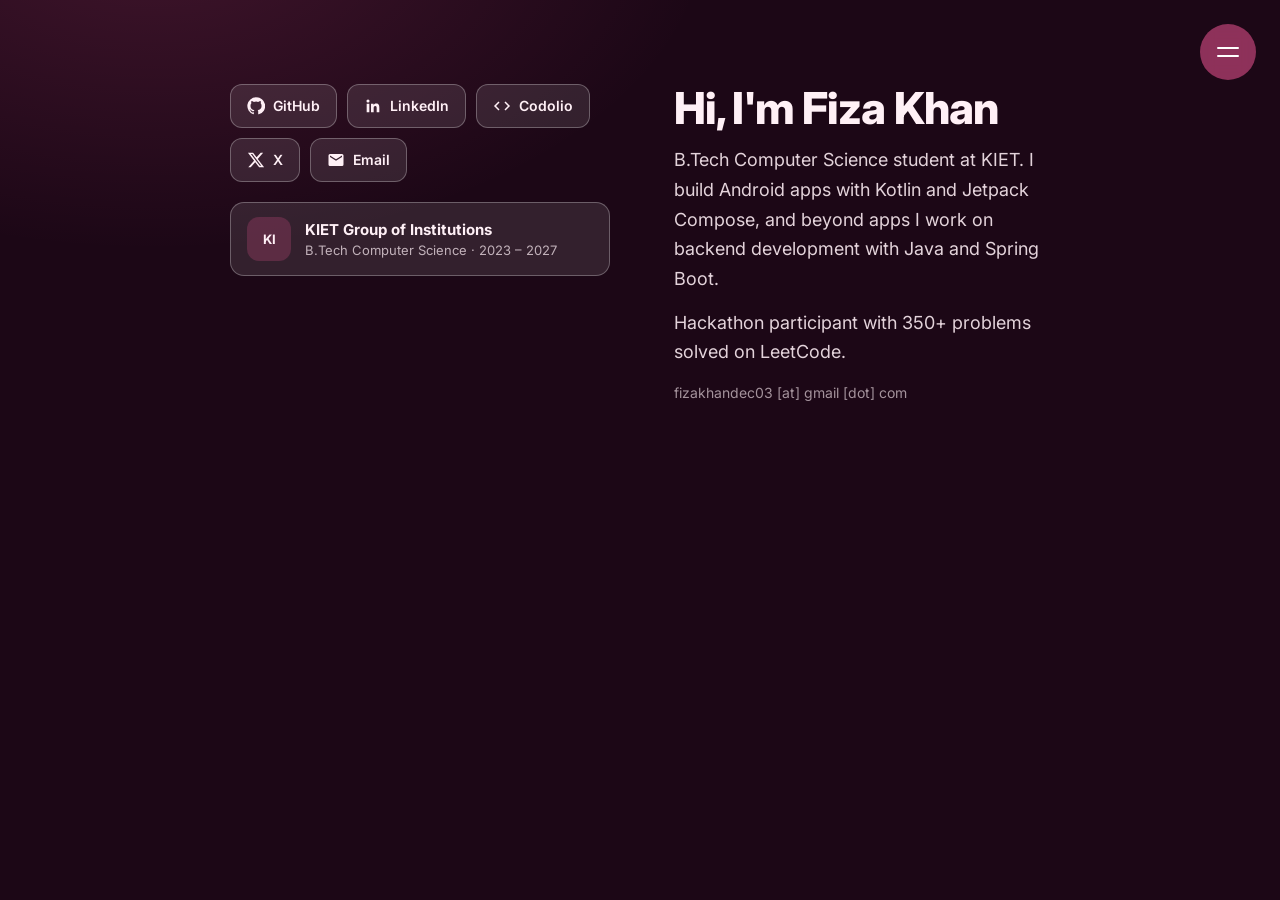
==== about.html @ 9573b2bb "first commit" ====
<!DOCTYPE html>
<html lang="en"><head><meta charset="utf-8">
<meta name="viewport" content="width=device-width, initial-scale=1, viewport-fit=cover">
<title>About | Fiza Khan</title><meta name="theme-color" content="#17030d">
<link rel="preconnect" href="https://fonts.googleapis.com"><link rel="preconnect" href="https://fonts.gstatic.com" crossorigin>
<link href="https://fonts.googleapis.com/css2?family=Inter:wght@400;500;700;800&display=swap" rel="stylesheet">
<link rel="stylesheet" href="site.css?v=1"></head>
<body class="plain">
<button class="menu-btn" id="menuBtn" aria-label="Open menu" aria-expanded="false" aria-controls="menu"><span></span></button>
<nav class="menu" id="menu" aria-label="Site menu">
  <a class="pill" style="--i:0" href="index.html#home">home</a>
  <a class="pill" style="--i:1" href="about.html">about</a>
  <a class="pill" style="--i:2" href="projects.html">projects</a>
  <a class="pill" style="--i:3" href="hackathon.html">hackathon</a>
  <a class="pill" style="--i:4" href="index.html#soon">coming soon</a>
</nav>
<main class="page" id="about"><div class="about-grid">
  <div class="about-side">
    <div class="abtns">
        <a class="abtn" href="https://github.com/inquisitivefiza" target="_blank" rel="noopener"><svg viewBox="0 0 24 24" aria-hidden="true"><path d="M12 .5a11.5 11.5 0 0 0-3.64 22.42c.58.1.79-.25.79-.56v-2c-3.2.7-3.87-1.37-3.87-1.37-.52-1.33-1.28-1.68-1.28-1.68-1.04-.71.08-.7.08-.7 1.15.08 1.76 1.19 1.76 1.19 1.03 1.76 2.7 1.25 3.35.96.1-.75.4-1.25.73-1.54-2.55-.29-5.24-1.28-5.24-5.69 0-1.26.45-2.29 1.19-3.1-.12-.29-.52-1.46.11-3.05 0 0 .97-.31 3.18 1.18a11 11 0 0 1 5.78 0c2.2-1.49 3.17-1.18 3.17-1.18.63 1.59.23 2.76.11 3.05.74.81 1.19 1.84 1.19 3.1 0 4.42-2.69 5.39-5.25 5.68.41.36.78 1.06.78 2.14v3.17c0 .31.21.67.8.56A11.5 11.5 0 0 0 12 .5Z"/></svg>GitHub</a>
        <a class="abtn" href="https://www.linkedin.com/in/fiza-khan-09b18b296/" target="_blank" rel="noopener"><svg viewBox="0 0 24 24" aria-hidden="true"><path d="M20.45 20.45h-3.56v-5.57c0-1.33-.03-3.04-1.85-3.04-1.86 0-2.14 1.45-2.14 2.94v5.67H9.34V9h3.42v1.56h.05c.48-.9 1.64-1.85 3.37-1.85 3.6 0 4.27 2.37 4.27 5.46v6.28ZM5.34 7.43a2.06 2.06 0 1 1 0-4.13 2.06 2.06 0 0 1 0 4.13ZM7.12 20.45H3.56V9h3.56v11.45Z"/></svg>LinkedIn</a>
        <a class="abtn" href="https://codolio.com/profile/Fiza312" target="_blank" rel="noopener"><svg viewBox="0 0 24 24" aria-hidden="true"><path d="M8.7 16.6 4.1 12l4.6-4.6L7.3 6l-6 6 6 6 1.4-1.4Zm6.6 0 4.6-4.6-4.6-4.6L16.7 6l6 6-6 6-1.4-1.4Z"/></svg>Codolio</a>
        <a class="abtn" href="https://x.com/khanfiza3dec004" target="_blank" rel="noopener"><svg viewBox="0 0 24 24" aria-hidden="true"><path d="M18.244 2.25h3.308l-7.227 8.26 8.502 11.24H16.17l-5.214-6.817L4.99 21.75H1.68l7.73-8.835L1.254 2.25H8.08l4.713 6.231zm-1.161 17.52h1.833L7.084 4.126H5.117z"/></svg>X</a>
        <button class="abtn" type="button" id="mailBtn"><svg viewBox="0 0 24 24" aria-hidden="true"><path d="M20 4H4a2 2 0 0 0-2 2v12a2 2 0 0 0 2 2h16a2 2 0 0 0 2-2V6a2 2 0 0 0-2-2Zm0 4-8 5-8-5V6l8 5 8-5v2Z"/></svg>Email</button>
      </div>
    <div class="exp" aria-label="Education">
      <div class="edu-card"><span class="logo">KI</span><span><strong>KIET Group of Institutions</strong><small>B.Tech Computer Science · 2023 – 2027</small></span></div>
    </div>
  </div>
  <div class="bio">
    <h2>Hi, I'm Fiza Khan</h2>
    <p>B.Tech Computer Science student at KIET. I build Android apps with Kotlin and Jetpack Compose, and beyond apps I work on backend development with Java and Spring Boot.</p>
    <p>Hackathon participant with 350+ problems solved on LeetCode.</p>
    <p class="contact">fizakhandec03 [at] gmail [dot] com</p>
  </div>
</div></main>
<script>
(() => {
  const btn = document.getElementById('menuBtn');
  const set = o => { document.body.classList.toggle('open', o); btn.setAttribute('aria-expanded', o); btn.setAttribute('aria-label', o ? 'Close menu' : 'Open menu'); };
  btn.addEventListener('click', () => set(!document.body.classList.contains('open')));
  addEventListener('keydown', e => { if (e.key === 'Escape') set(false); });
  document.querySelector('.pill[href="about.html"]').addEventListener('click', e => { e.preventDefault(); set(false); });
  document.getElementById('mailBtn').addEventListener('click', () => { location.href = 'mailto:' + 'fizakhandec03' + '@' + 'gmail.com'; });
})();
</script></body></html>
---- site.css ----
:root{--bg:#17030d;--ink:#fff0f6;--ink-soft:#f0c4d8;--glass:rgba(255,255,255,.10);--glass-strong:rgba(255,255,255,.18);--edge:rgba(255,255,255,.28);--acc-rgb:255,92,157;--accent:rgb(var(--acc-rgb))}
*{box-sizing:border-box;margin:0}
html,body{height:100%}
body{background:var(--bg);color:var(--ink);font-family:"Inter",system-ui,-apple-system,"Segoe UI",Roboto,sans-serif;overflow:hidden;-webkit-font-smoothing:antialiased}
body.plain{background:radial-gradient(900px 520px at 12% -8%,rgba(var(--acc-rgb),.16),transparent 62%),#1c0716;overflow-x:hidden}
#bg{position:fixed;inset:0;width:100%;height:100%;image-rendering:pixelated}
.shade{position:fixed;inset:0;pointer-events:none;background:radial-gradient(ellipse at center,rgba(23,3,13,.15) 30%,rgba(23,3,13,.78) 100%)}
main.view{position:relative;height:100%;display:flex;flex-direction:column;align-items:center;justify-content:center;padding:env(safe-area-inset-top,0px) 24px env(safe-area-inset-bottom,0px);text-align:center}
h1{font-size:clamp(2.6rem,9vw,6rem);font-weight:800;letter-spacing:-.03em;line-height:1.05;text-shadow:0 2px 30px rgba(0,0,0,.55)}
.tagline{margin-top:14px;font-size:clamp(1rem,2.4vw,1.4rem);font-weight:500;color:var(--ink-soft)}
.links{display:flex;gap:14px;margin-top:44px;flex-wrap:wrap;justify-content:center}
.btn{position:relative;width:64px;height:64px;display:grid;place-items:center;color:var(--ink);background:var(--glass);border:1px solid var(--edge);border-radius:12px;backdrop-filter:blur(10px);-webkit-backdrop-filter:blur(10px);text-decoration:none;transition:transform .18s,background .18s,border-color .18s}
.btn svg{width:28px;height:28px;fill:currentColor}
.btn:hover{transform:translateY(-3px);background:var(--glass-strong);border-color:rgba(255,255,255,.55)}
.btn::after{content:attr(data-label);position:absolute;top:calc(100% + 10px);left:50%;transform:translate(-50%,-4px);opacity:0;pointer-events:none;white-space:nowrap;font-size:.8rem;padding:5px 10px;border-radius:8px;background:rgba(30,4,18,.92);border:1px solid var(--edge);transition:opacity .15s,transform .15s}
.btn:hover::after,.btn:focus-visible::after{opacity:1;transform:translate(-50%,0)}
:focus-visible{outline:2px solid #fff;outline-offset:3px}
.menu-btn{position:fixed;z-index:20;top:calc(env(safe-area-inset-top,0px) + 24px);right:24px;width:56px;height:56px;border-radius:50%;border:0;cursor:pointer;color:#fff;background:rgba(var(--acc-rgb),.5);backdrop-filter:blur(8px);-webkit-backdrop-filter:blur(8px);display:grid;place-items:center;transition:transform .18s,background .18s}
.menu-btn:hover{background:rgba(var(--acc-rgb),.8);transform:scale(1.06)}
.menu-btn span,.menu-btn span::before{display:block;width:22px;height:2px;background:currentColor;border-radius:2px;transition:transform .25s}
.menu-btn span{position:relative;transform:translateY(-4px)}
.menu-btn span::before{content:"";position:absolute;top:8px}
.menu-btn[aria-expanded=true] span{transform:rotate(45deg)}
.menu-btn[aria-expanded=true] span::before{transform:translateY(-8px) rotate(-90deg);top:8px}
[hidden]{display:none!important}
.menu{position:fixed;inset:0;z-index:15;overflow:hidden;perspective:1400px;background:rgba(23,3,13,.55);backdrop-filter:blur(18px);-webkit-backdrop-filter:blur(18px);opacity:0;visibility:hidden;transition:opacity .3s,visibility 0s .3s}
body.open .menu{opacity:1;visibility:visible;transition:opacity .3s,visibility 0s}
.pill{--l:0%;--t:0%;--w:30vw;--r:0deg;--ry:0deg;--s:1;position:absolute;left:var(--l);top:var(--t);width:var(--w);height:clamp(90px,22vh,180px);max-width:calc(100vw - 24px);display:grid;place-items:center;padding:0 24px;text-align:center;border:1px solid rgba(255,255,255,.4);border-radius:999px;background:rgba(23,3,13,.4);color:var(--ink);text-decoration:none;font-size:clamp(1.5rem,3.6vw,2.8rem);font-weight:500;transform:rotate(var(--r)) rotateY(var(--ry)) scale(var(--s));transition:background .2s,border-color .2s,transform .3s cubic-bezier(.2,.8,.2,1)}
.pill:hover,.pill:focus-visible{--s:1.04;background:rgba(var(--acc-rgb),.25);border-color:var(--accent);z-index:1}
.pill:nth-child(1){--l:4%;--t:19%;--w:29vw;--r:-6deg;--ry:9deg}
.pill:nth-child(2){--l:35%;--t:15%;--w:30vw;--r:4deg;--ry:-6deg}
.pill:nth-child(3){--l:67%;--t:21%;--w:29vw;--r:7deg;--ry:-10deg}
.pill:nth-child(4){--l:9%;--t:53%;--w:29vw;--r:5deg;--ry:8deg}
.pill:nth-child(5){--l:41%;--t:50%;--w:32vw;--r:-6deg;--ry:-5deg}
body.open .pill{animation:pillIn .55s cubic-bezier(.2,.8,.2,1) both;animation-delay:calc(var(--i)*70ms)}
@keyframes pillIn{from{opacity:0;transform:translateY(40px) rotate(calc(var(--r)*2.5)) rotateY(var(--ry)) scale(.9)}}
.page{position:fixed;inset:0;overflow-y:auto;display:flex;flex-direction:column;align-items:center;padding:calc(env(safe-area-inset-top,0px) + 110px) 24px 60px}
.page>div{width:min(820px,100%)}
.page h2{font-size:clamp(2rem,6vw,3.4rem);font-weight:800;letter-spacing:-.02em}
.page p{margin-top:18px;line-height:1.65;color:var(--ink-soft);font-size:1.08rem;max-width:60ch}
.page a{color:var(--ink);text-decoration-color:var(--accent);text-underline-offset:3px}
/* about */
body.plain main.page{position:fixed;inset:0;display:block;overflow-y:auto;overflow-x:hidden;-webkit-overflow-scrolling:touch;scroll-behavior:smooth;overscroll-behavior:contain;padding:calc(84px + env(safe-area-inset-top,0px)) clamp(18px,5vw,48px) calc(60px + env(safe-area-inset-bottom,0px))}
body.plain main.page>div{margin-left:auto;margin-right:auto}
.about-grid{display:grid;grid-template-columns:minmax(280px,380px) minmax(0,1fr);gap:clamp(28px,5vw,64px);align-items:start;max-width:960px;margin:0 auto}
.about-side{display:flex;flex-direction:column;gap:20px;min-width:0}
.abtns{display:flex;flex-wrap:wrap;gap:10px}
.abtn{display:inline-flex;align-items:center;gap:8px;min-height:44px;padding:0 16px;border-radius:12px;font:600 14px/1 Inter,system-ui,sans-serif;color:var(--ink);text-decoration:none;cursor:pointer;background:var(--glass);border:1px solid var(--edge);transition:background .18s,border-color .18s,transform .18s}
.abtn svg{width:18px;height:18px;fill:currentColor}
.abtn:hover{background:var(--glass-strong);border-color:var(--accent);transform:translateY(-2px)}
.exp{display:flex;flex-direction:column;gap:12px}
.edu-card{display:flex;align-items:center;gap:14px;padding:14px 16px;border-radius:14px;background:var(--glass);border:1px solid var(--edge)}
.logo{flex:none;width:44px;height:44px;border-radius:12px;display:grid;place-items:center;font:700 13px/1 Inter,sans-serif;background:rgba(var(--acc-rgb),.2)}
.edu-card strong{display:block;font-size:15px}
.edu-card small{display:block;margin-top:3px;font-size:13px;opacity:.7}
.bio{max-width:60ch}
.bio h2{margin:0 0 12px;font-size:clamp(28px,6.5vw,44px);line-height:1.12;font-weight:800;letter-spacing:-.02em}
.bio p{margin:0 0 14px;font-size:clamp(16px,4vw,18px);line-height:1.65;color:var(--ink);opacity:.88}
.bio p.contact{font-size:14px;opacity:.6;overflow-wrap:anywhere}
@media(max-width:760px){.about-grid{display:flex;flex-direction:column;gap:28px}.about-side{order:1;width:100%;align-items:center}.bio{order:0;max-width:none;text-align:center}.abtns{justify-content:center}.exp{width:100%}}
/* projects / hackathon rows */
.rows{list-style:none;margin:40px 0 0;padding:0;border-top:1px solid var(--edge)}
.row{display:flex;align-items:center;gap:24px;padding:26px 10px;border-bottom:1px solid var(--edge);transition:background .25s}
.row:hover{background:rgba(255,255,255,.05)}
.row h3{font-size:1.3rem;font-weight:700}
.row p{margin:4px 0 0;font-size:1rem}
.row .what{flex:1;min-width:0}
.result{flex:none;padding:7px 14px;border-radius:999px;font-size:.9rem;font-weight:600;border:1px solid var(--edge)}
@media(max-width:600px){.row{flex-direction:column;align-items:flex-start;gap:8px}}
@media(max-width:480px){.btn{width:56px;height:56px}.pill{height:clamp(72px,11vh,100px);font-size:1.5rem}
.pill:nth-child(1){--l:5%;--t:15%;--w:72vw;--r:-5deg;--ry:8deg}.pill:nth-child(2){--l:23%;--t:29%;--w:72vw;--r:4deg;--ry:-8deg}.pill:nth-child(3){--l:6%;--t:43%;--w:72vw;--r:6deg;--ry:9deg}.pill:nth-child(4){--l:22%;--t:57%;--w:72vw;--r:-4deg;--ry:-8deg}.pill:nth-child(5){--l:5%;--t:71%;--w:72vw;--r:5deg;--ry:6deg}}
@media(prefers-reduced-motion:reduce){*{transition-duration:.01ms!important;animation:none!important}}

/* about v2 */
.me{width:min(720px,100%);margin:0 auto}
.me .hello{margin:0 0 8px;font-size:.85rem;font-weight:700;letter-spacing:.14em;text-transform:uppercase;color:var(--accent)}
.me h2{margin:0;font-size:clamp(30px,7vw,48px);line-height:1.1;font-weight:800;letter-spacing:-.02em}
.me .intro{margin:16px 0 0;font-size:clamp(16px,4vw,19px);line-height:1.7;color:var(--ink);opacity:.88}
.stats{display:grid;grid-template-columns:repeat(3,1fr);gap:10px;margin-top:28px}
.stats div{padding:16px 10px;border-radius:14px;text-align:center;background:var(--glass);border:1px solid var(--edge)}
.stats b{display:block;font-size:clamp(20px,5.5vw,28px);font-weight:800;color:var(--accent)}
.stats span{display:block;margin-top:4px;font-size:12px;opacity:.75}
.sec{margin:36px 0 14px;font-size:.85rem;font-weight:700;letter-spacing:.14em;text-transform:uppercase;opacity:.65}
.tl{list-style:none;margin:0;padding:0 0 0 22px;border-left:2px solid rgba(var(--acc-rgb),.45)}
.tl li{position:relative}
.tl .dot{position:absolute;left:-30px;top:26px;width:12px;height:12px;border-radius:50%;background:var(--accent);box-shadow:0 0 0 4px rgba(var(--acc-rgb),.25)}
.me .abtns{margin-top:0}
.me .contact{margin-top:18px;font-size:14px;opacity:.6;overflow-wrap:anywhere}
.chips{display:flex;flex-wrap:wrap;gap:8px}
.chips span{padding:7px 14px;border-radius:999px;font-size:.9rem;font-weight:600;background:rgba(var(--acc-rgb),.16);border:1px solid rgba(var(--acc-rgb),.6)}

/* scroll extras */
.sbar{position:fixed;top:0;left:0;height:3px;width:100%;z-index:30;transform-origin:0 50%;transform:scaleX(0);background:var(--accent)}
.totop{position:fixed;z-index:12;right:24px;bottom:calc(24px + env(safe-area-inset-bottom,0px));width:48px;height:48px;border-radius:50%;border:1px solid var(--edge);cursor:pointer;color:var(--ink);background:rgba(var(--acc-rgb),.5);backdrop-filter:blur(8px);-webkit-backdrop-filter:blur(8px);display:grid;place-items:center;opacity:0;visibility:hidden;transform:translateY(10px);transition:opacity .25s,transform .25s,visibility 0s .25s,background .18s}
.totop.show{opacity:1;visibility:visible;transform:none;transition:opacity .25s,transform .25s,visibility 0s,background .18s}
.totop:hover{background:rgba(var(--acc-rgb),.8)}
.totop svg{width:20px;height:20px;fill:none;stroke:currentColor;stroke-width:2.4;stroke-linecap:round;stroke-linejoin:round}
.row.reveal{opacity:0;transform:translateY(16px);transition:opacity .5s,transform .5s,background .25s}
.row.reveal.in{opacity:1;transform:none}
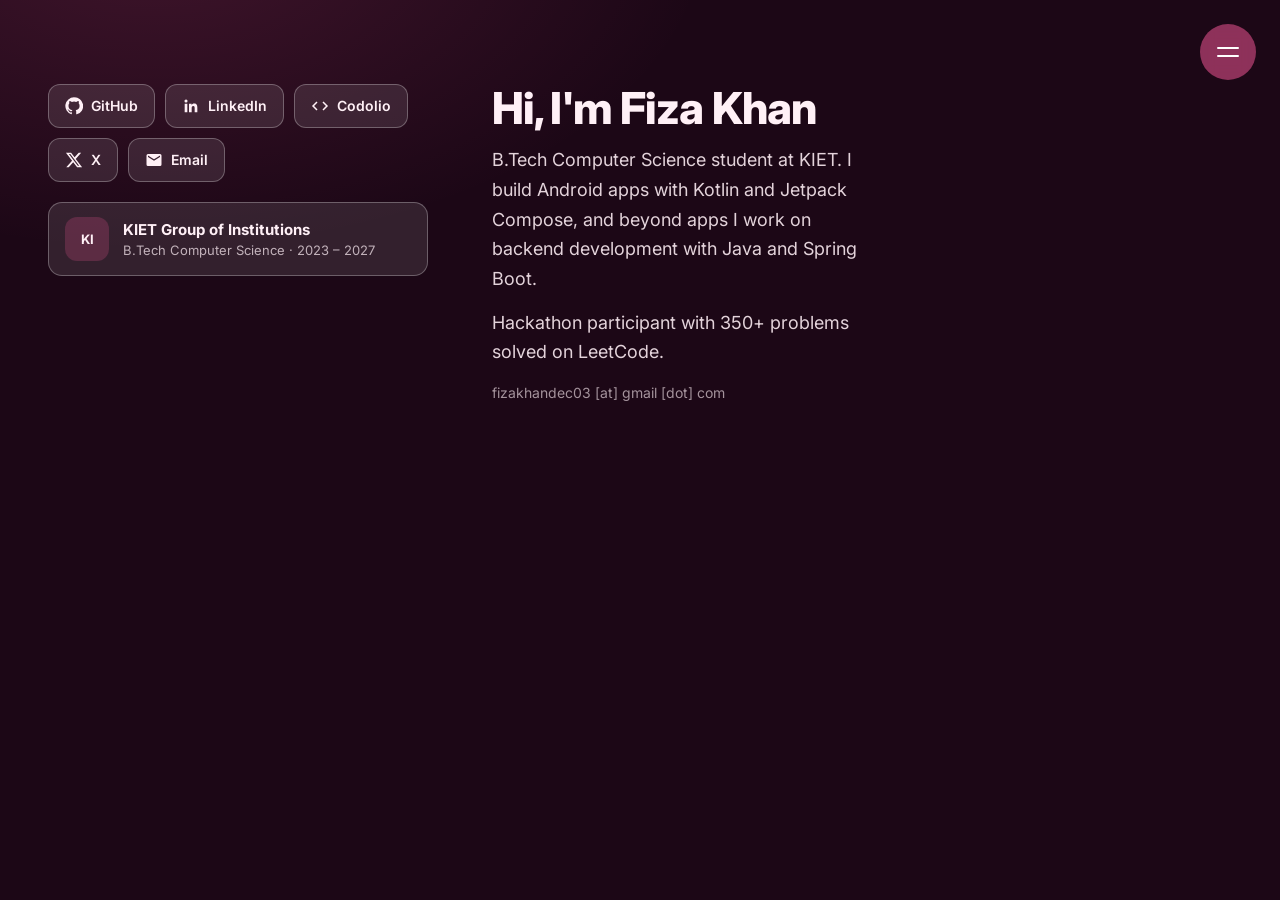
==== commit f047e550: "Update about.html" ====
--- a/about.html
+++ b/about.html
@@ -4,7 +4,32 @@
 <title>About | Fiza Khan</title><meta name="theme-color" content="#17030d">
 <link rel="preconnect" href="https://fonts.googleapis.com"><link rel="preconnect" href="https://fonts.gstatic.com" crossorigin>
 <link href="https://fonts.googleapis.com/css2?family=Inter:wght@400;500;700;800&display=swap" rel="stylesheet">
-<link rel="stylesheet" href="site.css?v=1"></head>
+<link rel="stylesheet" href="site.css?v=1">
+<style>
+  /* Force left alignment, overriding any centering rules in site.css */
+  .page#about,
+  .about-grid,
+  .about-side,
+  .bio,
+  .bio h2,
+  .bio p,
+  .exp,
+  .edu-card,
+  .abtns {
+    text-align: left !important;
+    margin-left: 0 !important;
+    margin-right: 0 !important;
+  }
+  .about-grid {
+    justify-content: flex-start !important;
+    justify-items: start !important;
+  }
+  .edu-card,
+  .abtn {
+    justify-self: start !important;
+  }
+</style>
+</head>
 <body class="plain">
 <button class="menu-btn" id="menuBtn" aria-label="Open menu" aria-expanded="false" aria-controls="menu"><span></span></button>
 <nav class="menu" id="menu" aria-label="Site menu">
@@ -43,4 +68,4 @@
   document.querySelector('.pill[href="about.html"]').addEventListener('click', e => { e.preventDefault(); set(false); });
   document.getElementById('mailBtn').addEventListener('click', () => { location.href = 'mailto:' + 'fizakhandec03' + '@' + 'gmail.com'; });
 })();
-</script></body></html>+</script></body></html>
